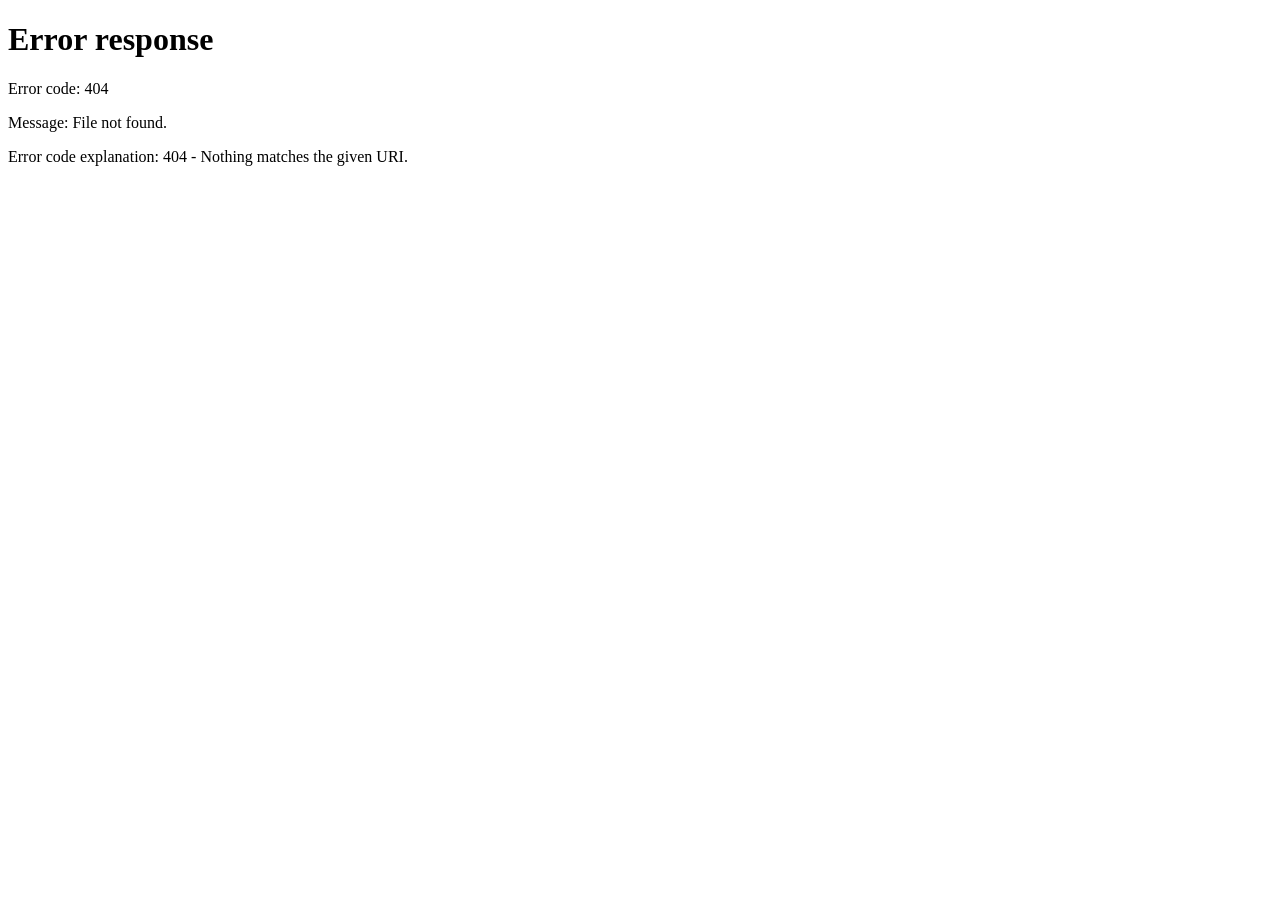
==== index.html @ 014c9373 "Add index.html" ====
<!doctype html>
<html lang="en">
<head>
  <meta charset="utf-8">
  <meta name="viewport" content="width=device-width, initial-scale=1">
  <meta http-equiv="refresh" content="0; url=site/index.html">
  <title>Where Next</title>
</head>
<body>
  <p><a href="site/index.html">Open Where Next</a></p>
</body>
</html>
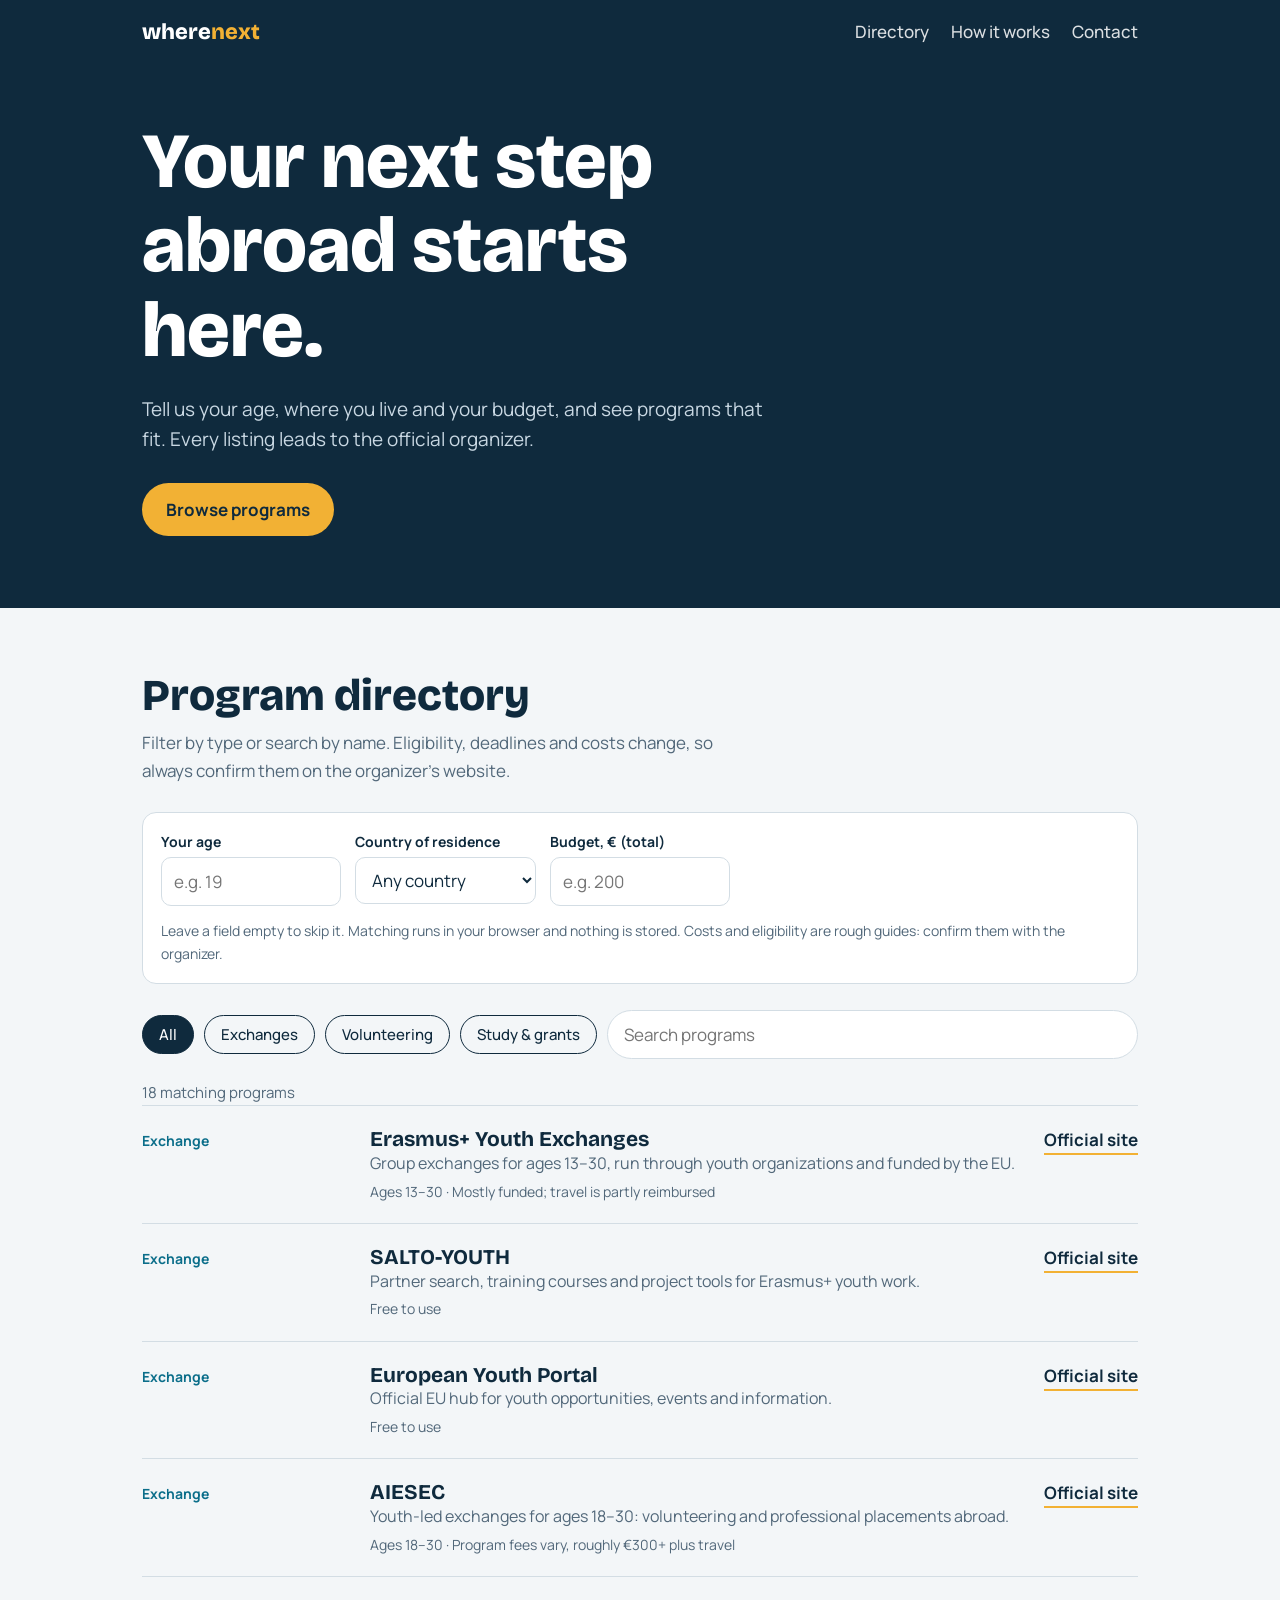
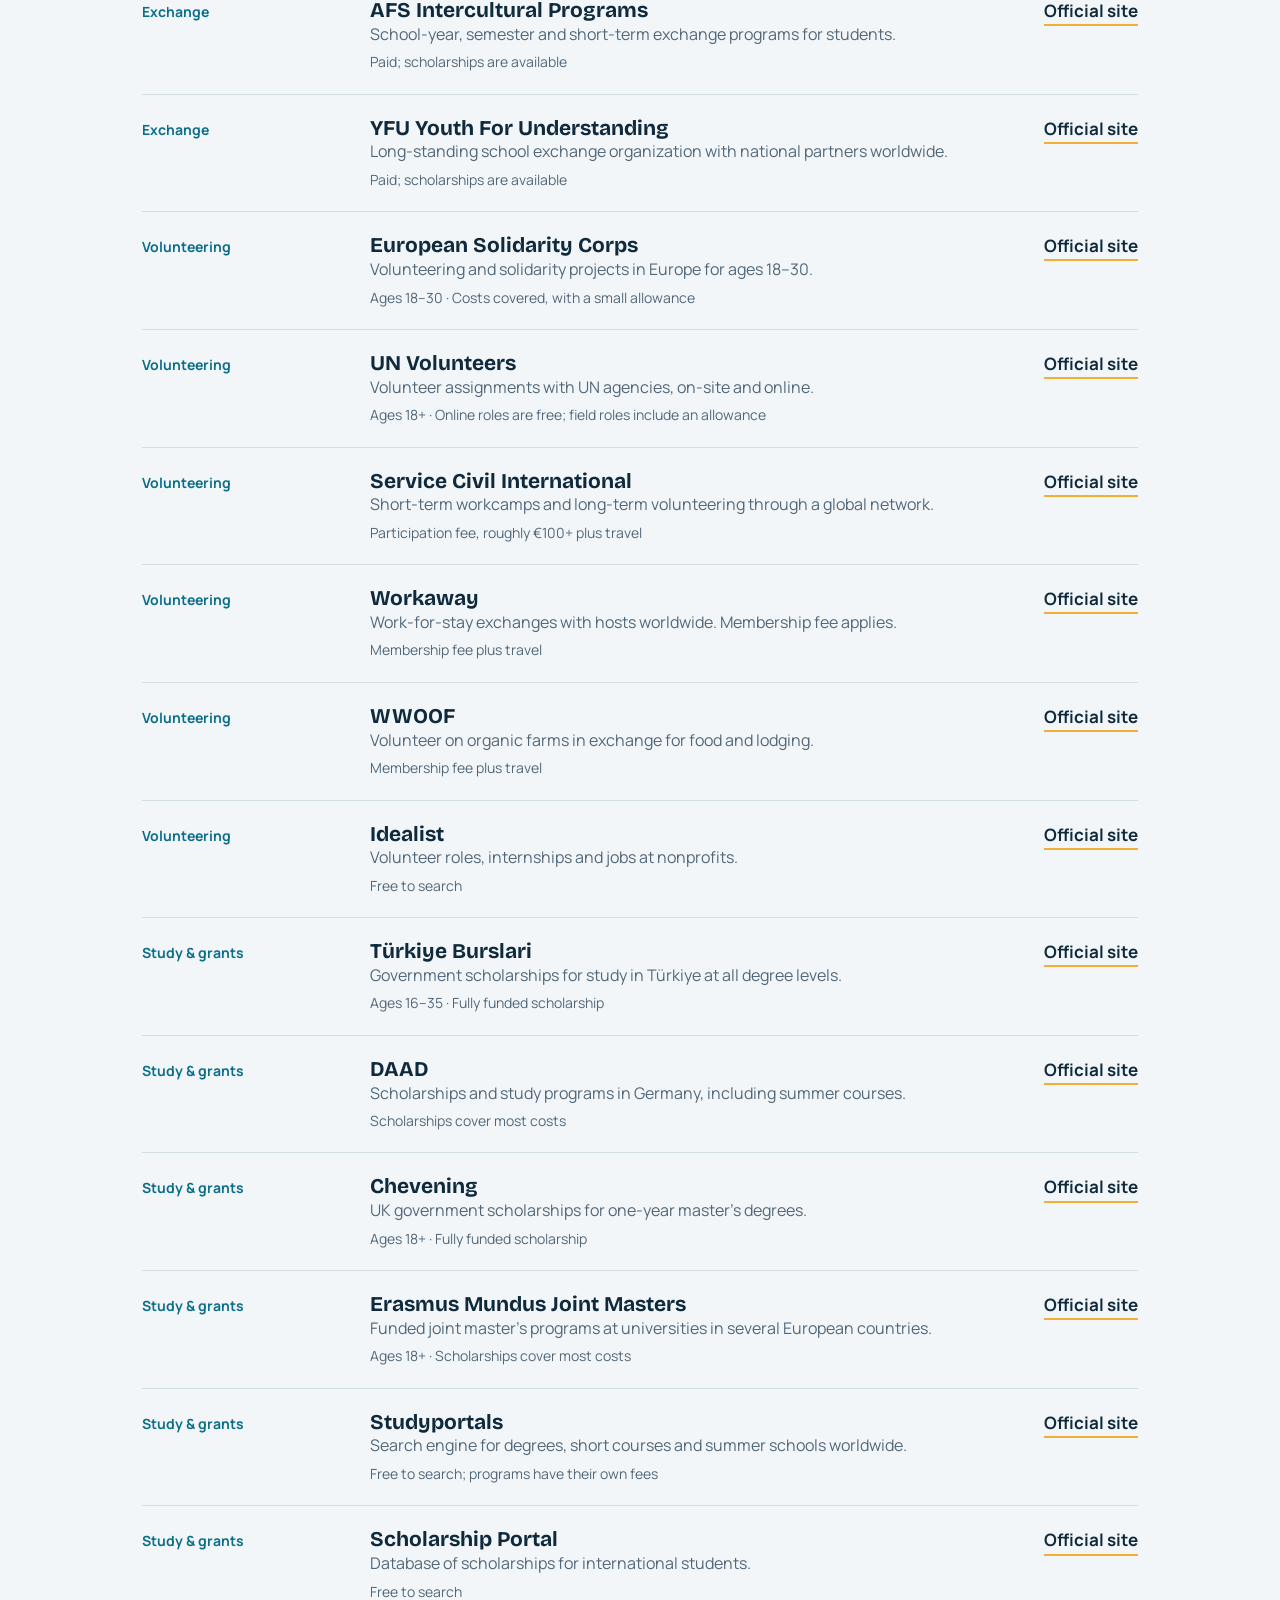
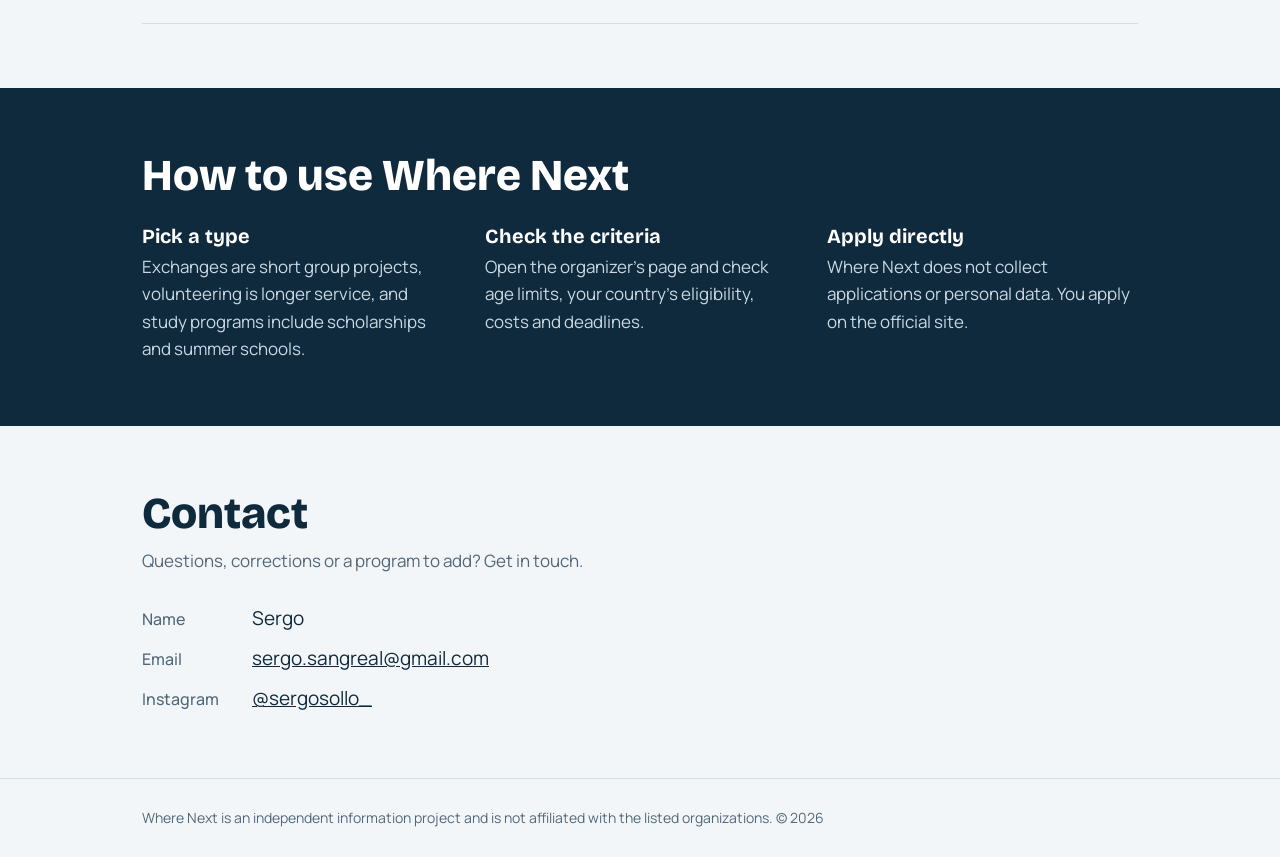
==== commit ec2bbea6: "Enhance index.html with SEO and accessibility improvements Updated the HTML structure and added meta" ====
--- a/index.html
+++ b/index.html
@@ -1,12 +1,183 @@
-<!doctype html>
+<!DOCTYPE html>
 <html lang="en">
 <head>
-  <meta charset="utf-8">
-  <meta name="viewport" content="width=device-width, initial-scale=1">
-  <meta http-equiv="refresh" content="0; url=site/index.html">
-  <title>Where Next</title>
+<meta charset="utf-8">
+<meta name="viewport" content="width=device-width, initial-scale=1">
+<title>Where Next — international exchanges, volunteering and study programs</title>
+<meta name="description" content="A curated directory of international youth exchanges, volunteering programs, scholarships and summer schools, with links to official organizers.">
+<meta property="og:title" content="Where Next — find your opportunity">
+<meta property="og:description" content="Curated directory of international exchanges, volunteering and study programs.">
+<meta property="og:type" content="website">
+<meta name="theme-color" content="#0f2a3d">
+<link rel="preconnect" href="https://fonts.googleapis.com">
+<link rel="preconnect" href="https://fonts.gstatic.com" crossorigin>
+<link href="https://fonts.googleapis.com/css2?family=Bricolage+Grotesque:wght@600;800&family=Manrope:wght@400;500;700&display=swap" rel="stylesheet">
+<style>
+:root{--ink:#0f2a3d;--paper:#f3f6f8;--line:#d3dde4;--blue:#0b6e8a;--sun:#f2b134;--muted:#52687a;--card:#fff}
+*{box-sizing:border-box}
+html{scroll-behavior:smooth}
+body{margin:0;font:400 17px/1.6 Manrope,system-ui,sans-serif;color:var(--ink);background:var(--paper)}
+a{color:inherit}
+:focus-visible{outline:3px solid var(--sun);outline-offset:2px}
+.wrap{max-width:1040px;margin:0 auto;padding:0 22px}
+h1,h2,h3{font-family:'Bricolage Grotesque',Manrope,sans-serif;line-height:1.08;margin:0}
+header{background:var(--ink);color:#fff}
+nav{display:flex;justify-content:space-between;align-items:center;padding:18px 0}
+.logo{font:800 22px 'Bricolage Grotesque',sans-serif;text-decoration:none}
+.logo span{color:var(--sun)}
+nav a.l{margin-left:22px;text-decoration:none;font-weight:500;opacity:.85}
+nav a.l:hover{opacity:1}
+.hero{padding:56px 0 72px}
+.hero h1{font-size:clamp(40px,7vw,78px);font-weight:800;max-width:14ch}
+.hero p{max-width:52ch;font-size:19px;color:#c9d8e3;margin:22px 0 28px}
+.btn{display:inline-block;background:var(--sun);color:var(--ink);font-weight:700;padding:13px 24px;border-radius:999px;text-decoration:none}
+.btn:hover{background:#ffc652}
+section{padding:64px 0}
+h2{font-size:clamp(28px,4vw,44px);font-weight:800;margin-bottom:10px}
+.lead{color:var(--muted);max-width:60ch;margin:0 0 28px}
+.tools{display:flex;flex-wrap:wrap;gap:10px;align-items:center;margin-bottom:22px}
+.chip{font:500 15px Manrope,sans-serif;border:1.5px solid var(--ink);background:transparent;color:var(--ink);padding:8px 16px;border-radius:999px;cursor:pointer}
+.chip[aria-pressed=true]{background:var(--ink);color:#fff}
+#q{flex:1;min-width:200px;font:inherit;padding:10px 16px;border:1.5px solid var(--line);border-radius:999px;background:var(--card)}
+.row{display:grid;grid-template-columns:200px 1fr auto;gap:8px 28px;align-items:baseline;padding:20px 0;border-top:1px solid var(--line)}
+.row:last-child{border-bottom:1px solid var(--line)}
+.row h3{font-size:21px}
+.row p{margin:0;color:var(--muted);font-size:16px}
+.tag{font-size:14px;font-weight:700;color:var(--blue)}
+.go{font-weight:700;text-decoration:none;border-bottom:2px solid var(--sun);white-space:nowrap}
+.go:hover{background:var(--sun)}
+#count{font-size:15px;color:var(--muted)}
+.note{background:var(--ink);color:#c9d8e3}
+.note h2{color:#fff}
+.steps{display:grid;grid-template-columns:repeat(auto-fit,minmax(240px,1fr));gap:32px;margin-top:26px}
+.steps h3{font-size:20px;color:#fff;margin-bottom:6px}
+.steps p{margin:0}
+#contact ul{list-style:none;padding:0;margin:20px 0 0;display:grid;gap:10px}
+#contact li{font-size:19px}
+#contact b{display:inline-block;min-width:110px;color:var(--muted);font-weight:500;font-size:16px}
+footer{padding:28px 0;color:var(--muted);font-size:14px;border-top:1px solid var(--line)}
+
+.finder{display:grid;grid-template-columns:repeat(auto-fit,minmax(170px,1fr));gap:14px;background:var(--card);border:1.5px solid var(--line);border-radius:14px;padding:18px;margin-bottom:26px}
+.finder label{display:block;font-size:14px;font-weight:700;margin-bottom:4px}
+.finder input,.finder select{width:100%;font:inherit;padding:10px 12px;border:1.5px solid var(--line);border-radius:10px;background:#fff;color:var(--ink)}
+.finder small{grid-column:1/-1;color:var(--muted);font-size:14px}
+.meta{font-size:14px;color:var(--muted);margin-top:4px}
+@media(max-width:720px){.row{grid-template-columns:1fr}.hero{padding:36px 0 52px}}
+@media(prefers-reduced-motion:reduce){html{scroll-behavior:auto}}
+</style>
 </head>
 <body>
-  <p><a href="site/index.html">Open Where Next</a></p>
+<header>
+<div class="wrap">
+<nav aria-label="Main"><a class="logo" href="#top">where<span>next</span></a>
+<div><a class="l" href="#directory">Directory</a><a class="l" href="#how">How it works</a><a class="l" href="#contact" id="navc">Contact</a></div></nav>
+<div class="hero" id="top">
+<h1>Your next step abroad starts here.</h1>
+<p>Tell us your age, where you live and your budget, and see programs that fit. Every listing leads to the official organizer.</p>
+<a class="btn" href="#directory">Browse programs</a>
+</div>
+</div>
+</header>
+
+<main>
+<section id="directory">
+<div class="wrap">
+<h2>Program directory</h2>
+<p class="lead">Filter by type or search by name. Eligibility, deadlines and costs change, so always confirm them on the organizer’s website.</p>
+<div class="finder" role="group" aria-label="Personal match">
+<div><label for="age">Your age</label><input id="age" type="number" min="10" max="99" inputmode="numeric" placeholder="e.g. 19"></div>
+<div><label for="cty">Country of residence</label><select id="cty"><option value="">Any country</option><option>Armenia</option><option>Georgia</option><option>Kazakhstan</option><option>Kyrgyzstan</option><option>Moldova</option><option>Russia</option><option>Tajikistan</option><option>Türkiye</option><option>Ukraine</option><option>Uzbekistan</option><option>Another country</option></select></div>
+<div><label for="bud">Budget, € (total)</label><input id="bud" type="number" min="0" step="10" inputmode="numeric" placeholder="e.g. 200"></div>
+<small>Leave a field empty to skip it. Matching runs in your browser and nothing is stored. Costs and eligibility are rough guides: confirm them with the organizer.</small>
+</div>
+<div class="tools" role="group" aria-label="Filter by type">
+<button class="chip" data-f="all" aria-pressed="true">All</button>
+<button class="chip" data-f="exchange" aria-pressed="false">Exchanges</button>
+<button class="chip" data-f="volunteer" aria-pressed="false">Volunteering</button>
+<button class="chip" data-f="study" aria-pressed="false">Study &amp; grants</button>
+<input id="q" type="search" placeholder="Search programs" aria-label="Search programs">
+</div>
+<div id="count" aria-live="polite"></div>
+<div id="list"></div>
+</div>
+</section>
+
+<section class="note" id="how">
+<div class="wrap">
+<h2>How to use Where Next</h2>
+<div class="steps">
+<div><h3>Pick a type</h3><p>Exchanges are short group projects, volunteering is longer service, and study programs include scholarships and summer schools.</p></div>
+<div><h3>Check the criteria</h3><p>Open the organizer’s page and check age limits, your country’s eligibility, costs and deadlines.</p></div>
+<div><h3>Apply directly</h3><p>Where Next does not collect applications or personal data. You apply on the official site.</p></div>
+</div>
+</div>
+</section>
+
+<section id="contact" hidden>
+<div class="wrap">
+<h2>Contact</h2>
+<p class="lead">Questions, corrections or a program to add? Get in touch.</p>
+<ul id="clist"></ul>
+</div>
+</section>
+</main>
+
+<footer><div class="wrap">Where Next is an independent information project and is not affiliated with the listed organizations. © <span id="y"></span></div></footer>
+
+<script>
+const CONTACT={name:"Sergo",email:"sergo.sangreal@gmail.com",instagram:"sergosollo_"};
+
+const EU=["Armenia","Georgia","Kazakhstan","Kyrgyzstan","Moldova","Tajikistan","Türkiye","Ukraine","Uzbekistan"];
+/* t=type, age=[min,max], c=eligible residence countries (omit = any), no=excluded, cost=approx. minimum out-of-pocket in EUR, ct=cost note */
+const DATA=[
+{t:"exchange",n:"Erasmus+ Youth Exchanges",d:"Group exchanges for ages 13–30, run through youth organizations and funded by the EU.",u:"https://erasmus-plus.ec.europa.eu",age:[13,30],c:EU,cost:0,ct:"Mostly funded; travel is partly reimbursed"},
+{t:"exchange",n:"SALTO-YOUTH",d:"Partner search, training courses and project tools for Erasmus+ youth work.",u:"https://www.salto-youth.net",c:EU,cost:0,ct:"Free to use"},
+{t:"exchange",n:"European Youth Portal",d:"Official EU hub for youth opportunities, events and information.",u:"https://youth.europa.eu",cost:0,ct:"Free to use"},
+{t:"exchange",n:"AIESEC",d:"Youth-led exchanges for ages 18–30: volunteering and professional placements abroad.",u:"https://aiesec.org",age:[18,30],cost:300,ct:"Program fees vary, roughly €300+ plus travel"},
+{t:"exchange",n:"AFS Intercultural Programs",d:"School-year, semester and short-term exchange programs for students.",u:"https://www.afs.org",cost:3000,ct:"Paid; scholarships are available"},
+{t:"exchange",n:"YFU Youth For Understanding",d:"Long-standing school exchange organization with national partners worldwide.",u:"https://www.yfu.org",cost:3000,ct:"Paid; scholarships are available"},
+{t:"volunteer",n:"European Solidarity Corps",d:"Volunteering and solidarity projects in Europe for ages 18–30.",u:"https://youth.europa.eu/solidarity_en",age:[18,30],c:EU,cost:0,ct:"Costs covered, with a small allowance"},
+{t:"volunteer",n:"UN Volunteers",d:"Volunteer assignments with UN agencies, on-site and online.",u:"https://www.unv.org",age:[18,99],cost:0,ct:"Online roles are free; field roles include an allowance"},
+{t:"volunteer",n:"Service Civil International",d:"Short-term workcamps and long-term volunteering through a global network.",u:"https://sci.ngo",cost:100,ct:"Participation fee, roughly €100+ plus travel"},
+{t:"volunteer",n:"Workaway",d:"Work-for-stay exchanges with hosts worldwide. Membership fee applies.",u:"https://www.workaway.info",cost:60,ct:"Membership fee plus travel"},
+{t:"volunteer",n:"WWOOF",d:"Volunteer on organic farms in exchange for food and lodging.",u:"https://wwoof.net",cost:30,ct:"Membership fee plus travel"},
+{t:"volunteer",n:"Idealist",d:"Volunteer roles, internships and jobs at nonprofits.",u:"https://www.idealist.org",cost:0,ct:"Free to search"},
+{t:"study",n:"Türkiye Burslari",d:"Government scholarships for study in Türkiye at all degree levels.",u:"https://turkiyeburslari.gov.tr",age:[16,35],no:["Türkiye"],cost:0,ct:"Fully funded scholarship"},
+{t:"study",n:"DAAD",d:"Scholarships and study programs in Germany, including summer courses.",u:"https://www.daad.de",cost:0,ct:"Scholarships cover most costs"},
+{t:"study",n:"Chevening",d:"UK government scholarships for one-year master’s degrees.",u:"https://www.chevening.org",age:[18,99],cost:0,ct:"Fully funded scholarship"},
+{t:"study",n:"Erasmus Mundus Joint Masters",d:"Funded joint master’s programs at universities in several European countries.",u:"https://erasmus-plus.ec.europa.eu",age:[18,99],cost:0,ct:"Scholarships cover most costs"},
+{t:"study",n:"Studyportals",d:"Search engine for degrees, short courses and summer schools worldwide.",u:"https://www.studyportals.com",cost:0,ct:"Free to search; programs have their own fees"},
+{t:"study",n:"Scholarship Portal",d:"Database of scholarships for international students.",u:"https://www.scholarshipportal.com",cost:0,ct:"Free to search"}
+];
+const L={exchange:"Exchange",volunteer:"Volunteering",study:"Study & grants"};
+let f="all";
+const $=id=>document.getElementById(id);
+const list=$("list"),q=$("q"),cnt=$("count");
+function esc(s){return String(s).replace(/[&<>"]/g,c=>({"&":"&amp;","<":"&lt;",">":"&gt;",'"':"&quot;"}[c]))}
+function render(){
+const s=q.value.trim().toLowerCase(),age=parseInt($("age").value,10),cty=$("cty").value,bud=$("bud").value===""?null:Number($("bud").value);
+const r=DATA.filter(x=>{
+if(f!=="all"&&x.t!==f)return false;
+if(s&&(x.n+" "+x.d).toLowerCase().indexOf(s)<0)return false;
+if(!isNaN(age)&&x.age&&(age<x.age[0]||age>x.age[1]))return false;
+if(cty){if(x.no&&x.no.includes(cty))return false;if(x.c&&!x.c.includes(cty))return false}
+if(bud!==null&&x.cost>bud)return false;
+return true});
+cnt.textContent=r.length?r.length+" matching programs":"Nothing matches these filters. Try a higher budget, another type or clear a field.";
+list.innerHTML=r.map(x=>`<div class="row"><div class="tag">${L[x.t]}</div><div><h3>${esc(x.n)}</h3><p>${esc(x.d)}</p><div class="meta">${x.age?"Ages "+x.age[0]+(x.age[1]<99?"–"+x.age[1]:"+")+" · ":""}${esc(x.ct)}</div></div><a class="go" href="${esc(x.u)}" target="_blank" rel="noopener">Official site</a></div>`).join("");
+}
+document.querySelectorAll(".chip").forEach(b=>b.addEventListener("click",()=>{f=b.dataset.f;document.querySelectorAll(".chip").forEach(c=>c.setAttribute("aria-pressed",c===b));render()}));
+["q","age","cty","bud"].forEach(i=>$(i).addEventListener("input",render));
+render();
+
+const labels={name:"Name",email:"Email",phone:"Phone",telegram:"Telegram",instagram:"Instagram",linkedin:"LinkedIn"};
+const links={email:v=>"mailto:"+v,phone:v=>"tel:"+v.replace(/\s/g,""),telegram:v=>"https://t.me/"+v.replace(/^@/,""),instagram:v=>"https://instagram.com/"+v.replace(/^@/,""),linkedin:v=>v};
+const shown={instagram:v=>"@"+v.replace(/^@/,"")};
+const items=Object.keys(labels).filter(k=>CONTACT[k]);
+if(items.length){$("contact").hidden=false;
+$("clist").innerHTML=items.map(k=>{const v=CONTACT[k],t=shown[k]?shown[k](v):v;return `<li><b>${labels[k]}</b>${links[k]?`<a href="${esc(links[k](v))}" target="_blank" rel="noopener">${esc(t)}</a>`:esc(t)}</li>`}).join("")}
+else{$("navc").hidden=true}
+$("y").textContent=new Date().getFullYear();
+</script>
 </body>
 </html>
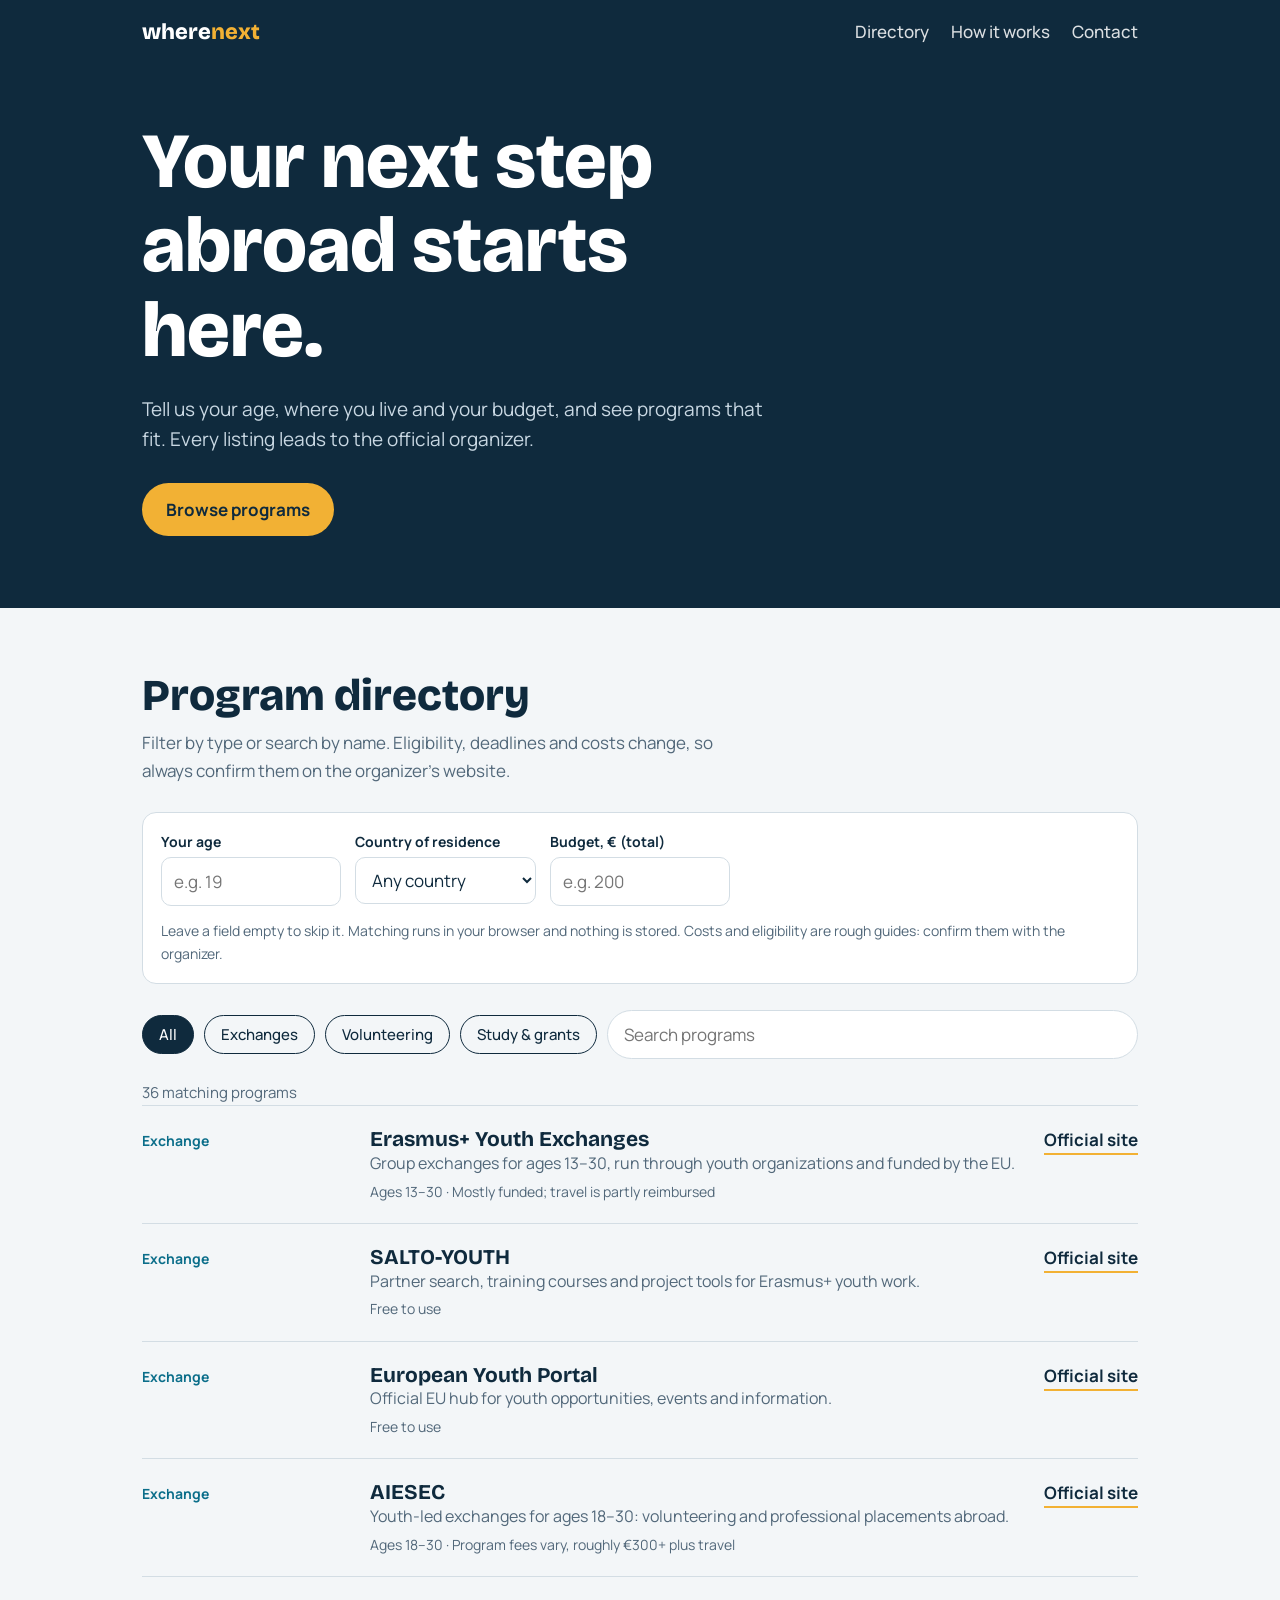
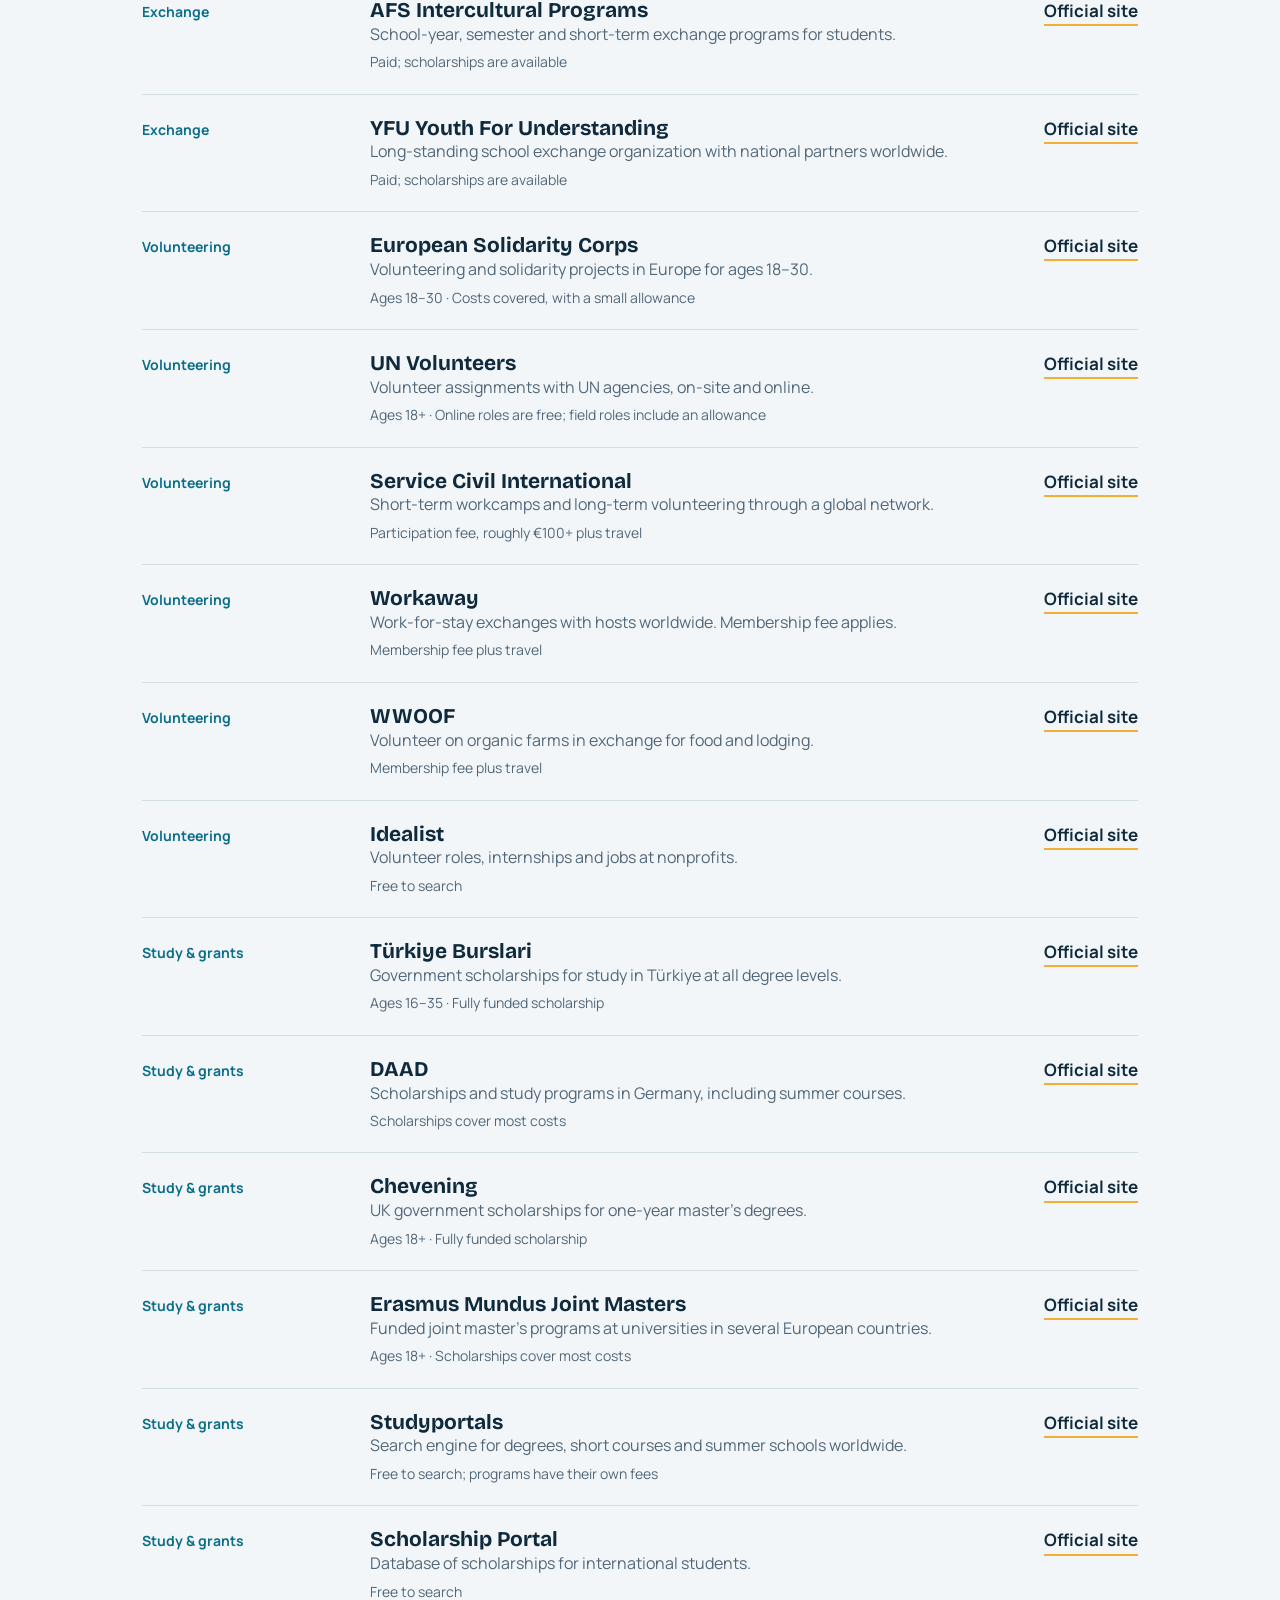
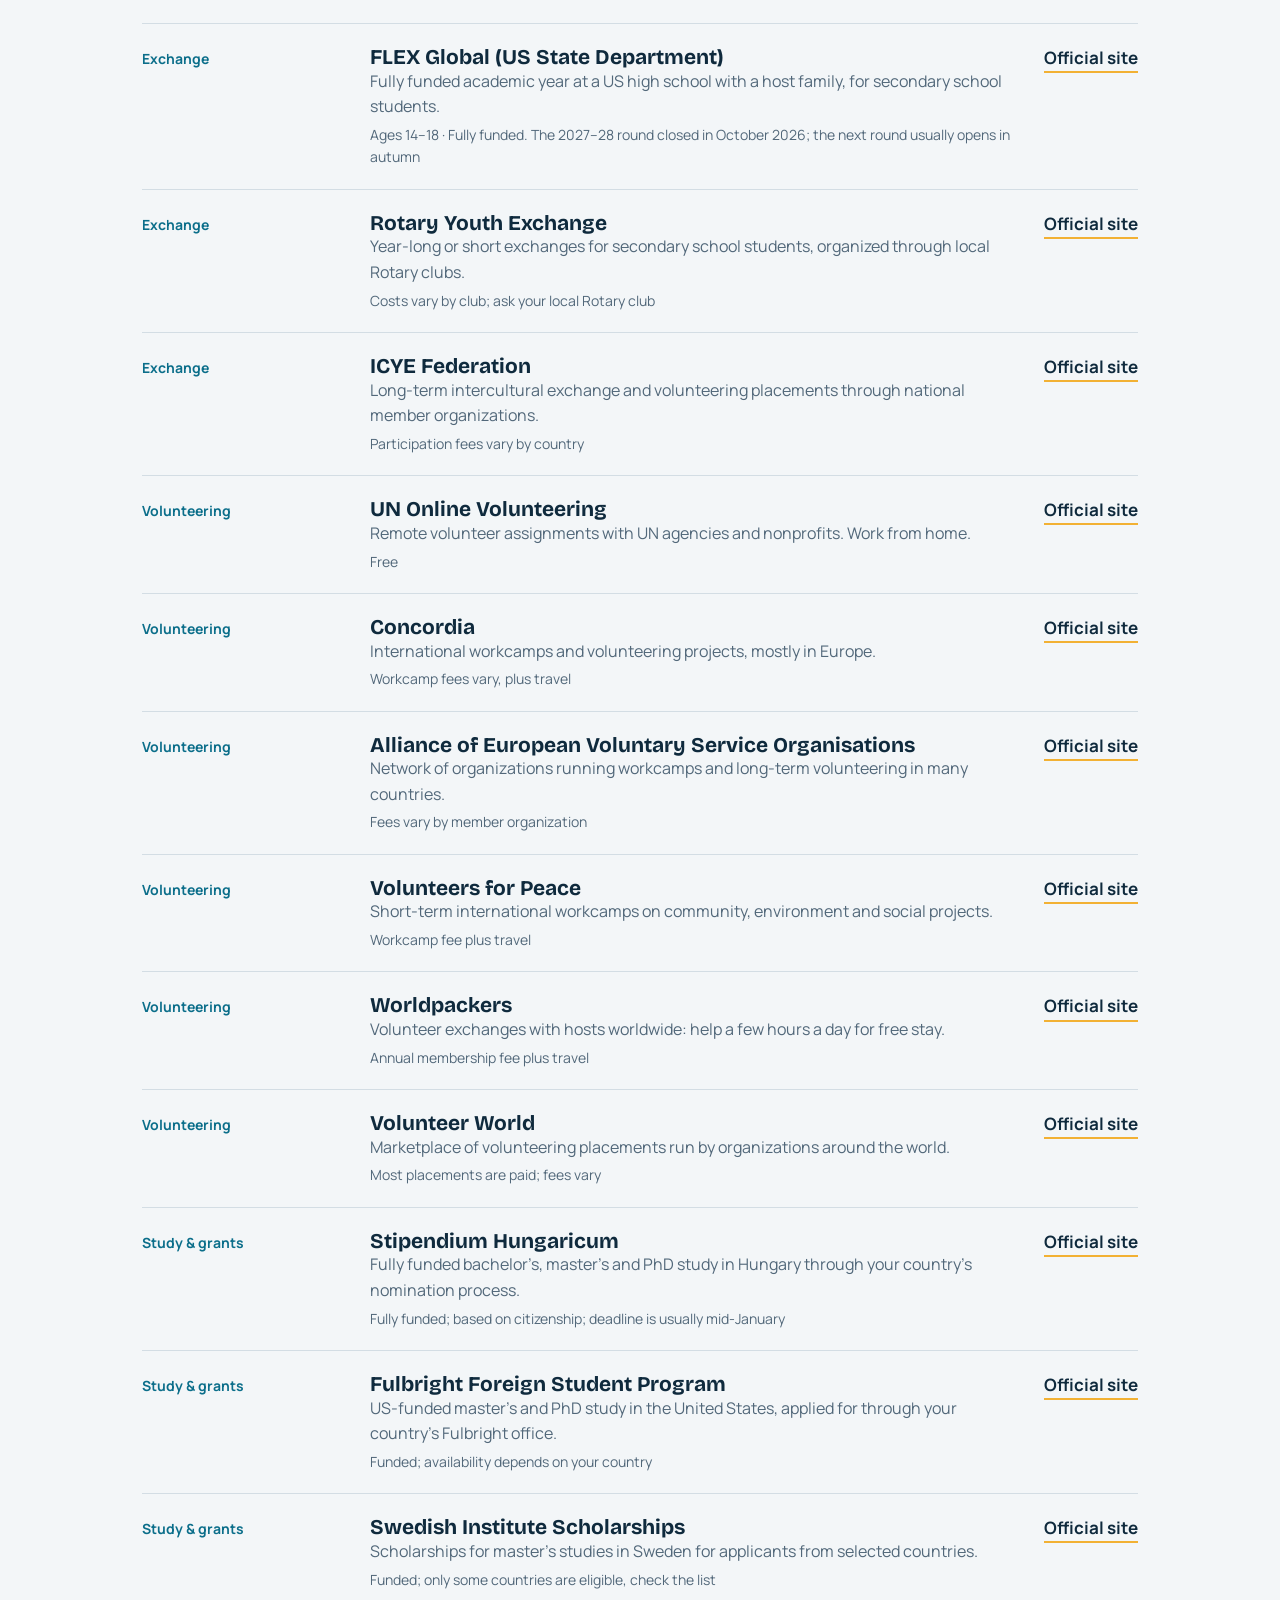
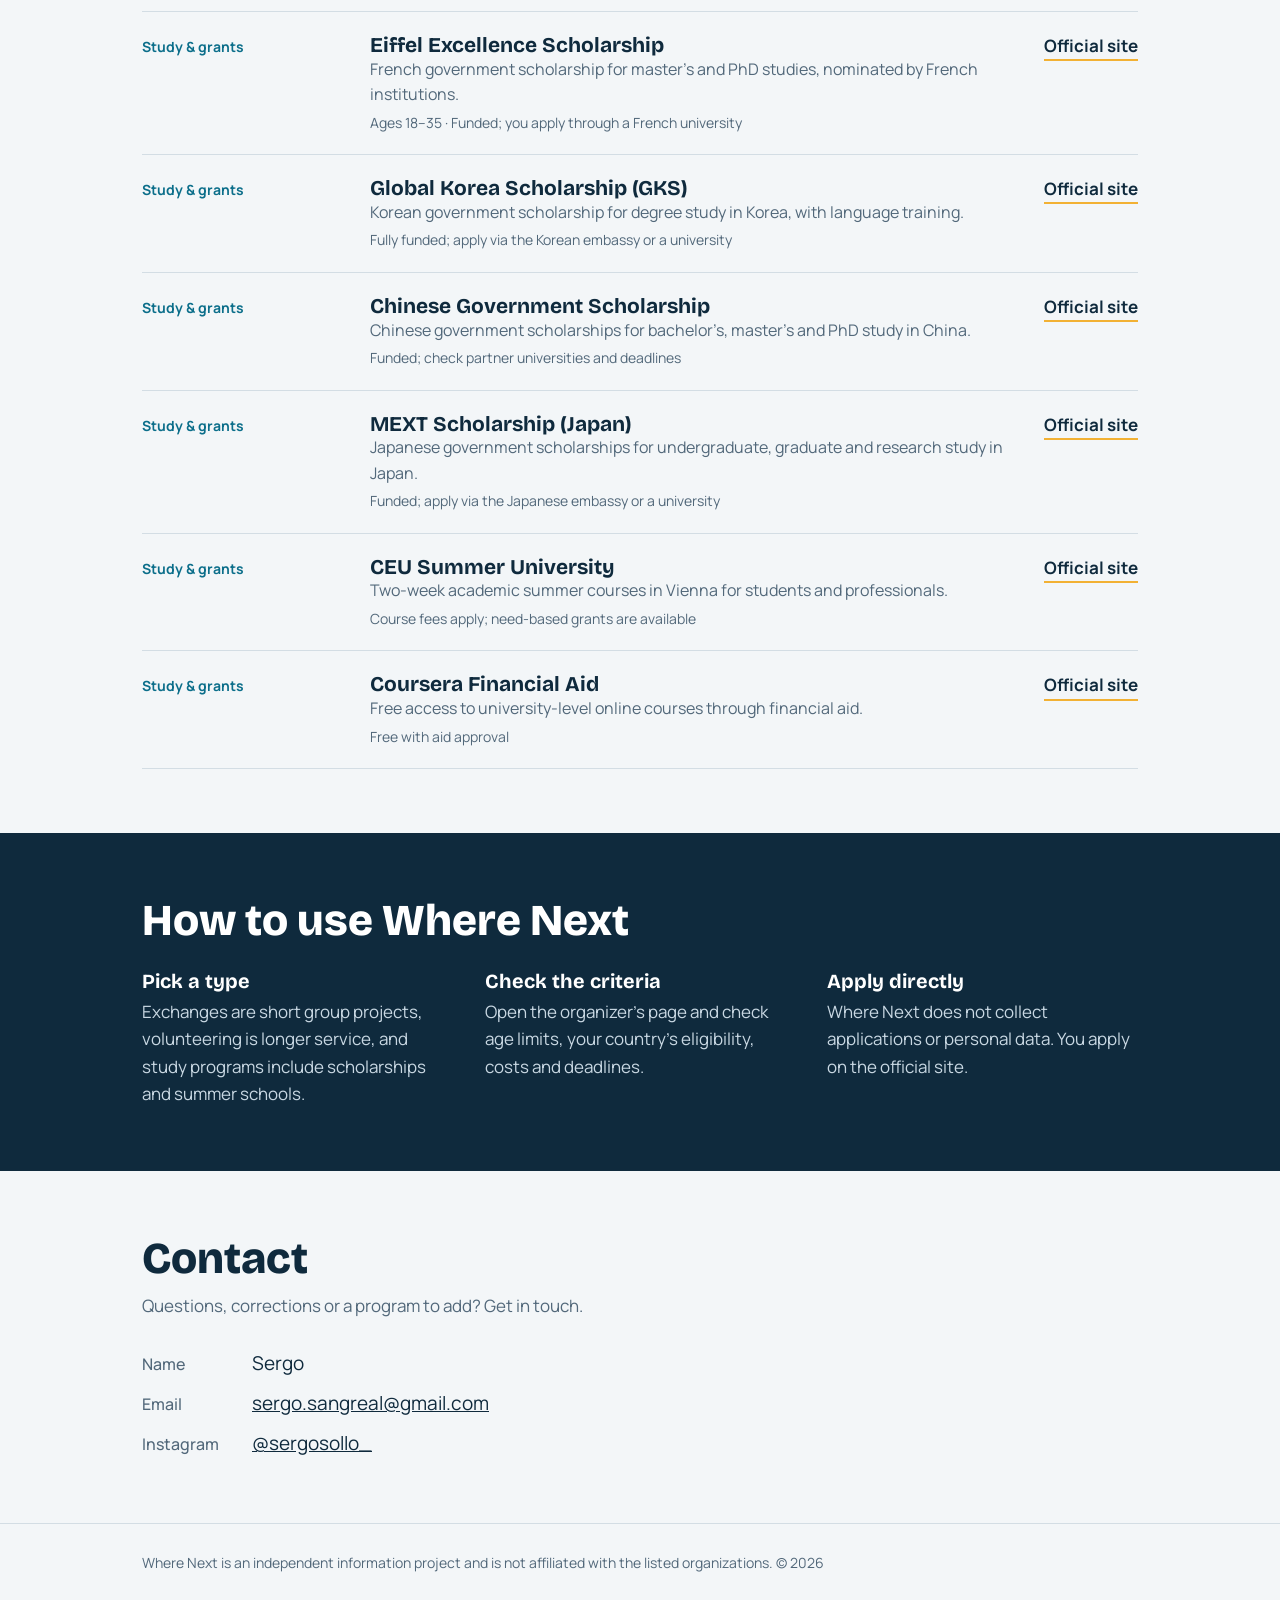
==== commit db9021cf: "Add new scholarship and volunteer opportunities" ====
--- a/index.html
+++ b/index.html
@@ -147,7 +147,25 @@
 {t:"study",n:"Chevening",d:"UK government scholarships for one-year master’s degrees.",u:"https://www.chevening.org",age:[18,99],cost:0,ct:"Fully funded scholarship"},
 {t:"study",n:"Erasmus Mundus Joint Masters",d:"Funded joint master’s programs at universities in several European countries.",u:"https://erasmus-plus.ec.europa.eu",age:[18,99],cost:0,ct:"Scholarships cover most costs"},
 {t:"study",n:"Studyportals",d:"Search engine for degrees, short courses and summer schools worldwide.",u:"https://www.studyportals.com",cost:0,ct:"Free to search; programs have their own fees"},
-{t:"study",n:"Scholarship Portal",d:"Database of scholarships for international students.",u:"https://www.scholarshipportal.com",cost:0,ct:"Free to search"}
+{t:"study",n:"Scholarship Portal",d:"Database of scholarships for international students.",u:"https://www.scholarshipportal.com",cost:0,ct:"Free to search"},
+{t:"exchange",n:"FLEX Global (US State Department)",d:"Fully funded academic year at a US high school with a host family, for secondary school students.",u:"https://www.discoverflex.org",age:[14,18],c:["Armenia","Georgia","Kazakhstan","Kyrgyzstan","Moldova","Tajikistan","Türkiye","Ukraine","Uzbekistan"],cost:0,ct:"Fully funded. The 2027–28 round closed in October 2026; the next round usually opens in autumn"},
+{t:"exchange",n:"Rotary Youth Exchange",d:"Year-long or short exchanges for secondary school students, organized through local Rotary clubs.",u:"https://www.rotary.org",cost:300,ct:"Costs vary by club; ask your local Rotary club"},
+{t:"exchange",n:"ICYE Federation",d:"Long-term intercultural exchange and volunteering placements through national member organizations.",u:"https://www.icye.org",cost:200,ct:"Participation fees vary by country"},
+{t:"volunteer",n:"UN Online Volunteering",d:"Remote volunteer assignments with UN agencies and nonprofits. Work from home.",u:"https://www.onlinevolunteering.org",cost:0,ct:"Free"},
+{t:"volunteer",n:"Concordia",d:"International workcamps and volunteering projects, mostly in Europe.",u:"https://www.concordia-association.org",cost:100,ct:"Workcamp fees vary, plus travel"},
+{t:"volunteer",n:"Alliance of European Voluntary Service Organisations",d:"Network of organizations running workcamps and long-term volunteering in many countries.",u:"https://www.alliance-network.eu",cost:100,ct:"Fees vary by member organization"},
+{t:"volunteer",n:"Volunteers for Peace",d:"Short-term international workcamps on community, environment and social projects.",u:"https://www.vfp.org",cost:250,ct:"Workcamp fee plus travel"},
+{t:"volunteer",n:"Worldpackers",d:"Volunteer exchanges with hosts worldwide: help a few hours a day for free stay.",u:"https://www.worldpackers.com",cost:50,ct:"Annual membership fee plus travel"},
+{t:"volunteer",n:"Volunteer World",d:"Marketplace of volunteering placements run by organizations around the world.",u:"https://www.volunteerworld.com",cost:300,ct:"Most placements are paid; fees vary"},
+{t:"study",n:"Stipendium Hungaricum",d:"Fully funded bachelor’s, master’s and PhD study in Hungary through your country’s nomination process.",u:"https://stipendiumhungaricum.hu",c:["Armenia","Georgia","Kazakhstan","Kyrgyzstan","Russia","Ukraine","Uzbekistan"],cost:0,ct:"Fully funded; based on citizenship; deadline is usually mid-January"},
+{t:"study",n:"Fulbright Foreign Student Program",d:"US-funded master’s and PhD study in the United States, applied for through your country’s Fulbright office.",u:"https://foreign.fulbrightonline.org",cost:0,ct:"Funded; availability depends on your country"},
+{t:"study",n:"Swedish Institute Scholarships",d:"Scholarships for master’s studies in Sweden for applicants from selected countries.",u:"https://si.se",cost:0,ct:"Funded; only some countries are eligible, check the list"},
+{t:"study",n:"Eiffel Excellence Scholarship",d:"French government scholarship for master’s and PhD studies, nominated by French institutions.",u:"https://www.campusfrance.org",age:[18,35],cost:0,ct:"Funded; you apply through a French university"},
+{t:"study",n:"Global Korea Scholarship (GKS)",d:"Korean government scholarship for degree study in Korea, with language training.",u:"https://www.studyinkorea.go.kr",cost:0,ct:"Fully funded; apply via the Korean embassy or a university"},
+{t:"study",n:"Chinese Government Scholarship",d:"Chinese government scholarships for bachelor’s, master’s and PhD study in China.",u:"https://www.campuschina.org",cost:0,ct:"Funded; check partner universities and deadlines"},
+{t:"study",n:"MEXT Scholarship (Japan)",d:"Japanese government scholarships for undergraduate, graduate and research study in Japan.",u:"https://www.studyinjapan.go.jp",cost:0,ct:"Funded; apply via the Japanese embassy or a university"},
+{t:"study",n:"CEU Summer University",d:"Two-week academic summer courses in Vienna for students and professionals.",u:"https://summeruniversity.ceu.edu",cost:500,ct:"Course fees apply; need-based grants are available"},
+{t:"study",n:"Coursera Financial Aid",d:"Free access to university-level online courses through financial aid.",u:"https://www.coursera.org",cost:0,ct:"Free with aid approval"}
 ];
 const L={exchange:"Exchange",volunteer:"Volunteering",study:"Study & grants"};
 let f="all";
